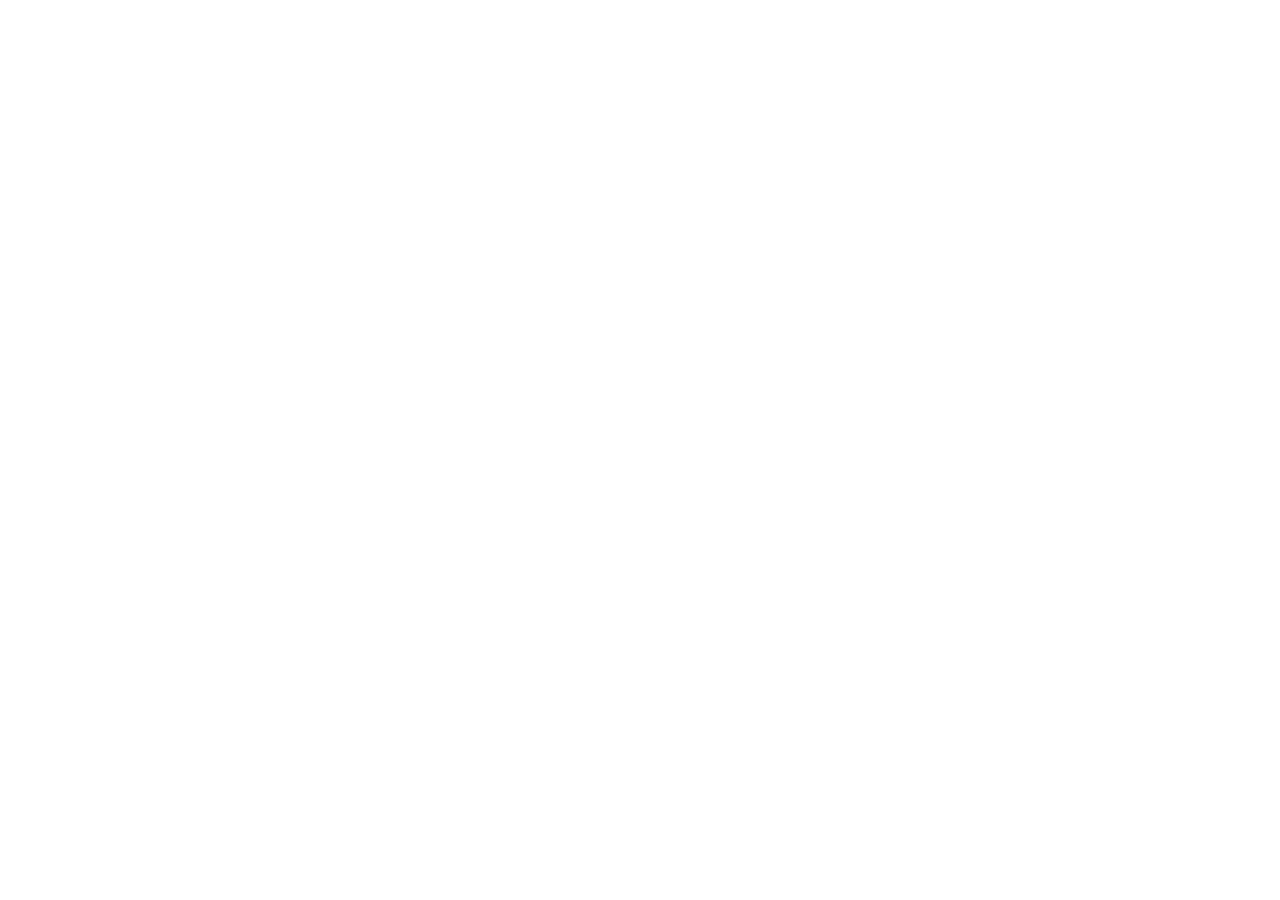
==== index.html @ d2917a01 "initial commit" ====
<!DOCTYPE html>
<html lang="en">
<head>
    <meta charset="UTF-8">
    <meta name="viewport" content="width=device-width, initial-scale=1.0">
    <title>Document </title>
</head>
<body>
    
</body>
</html>
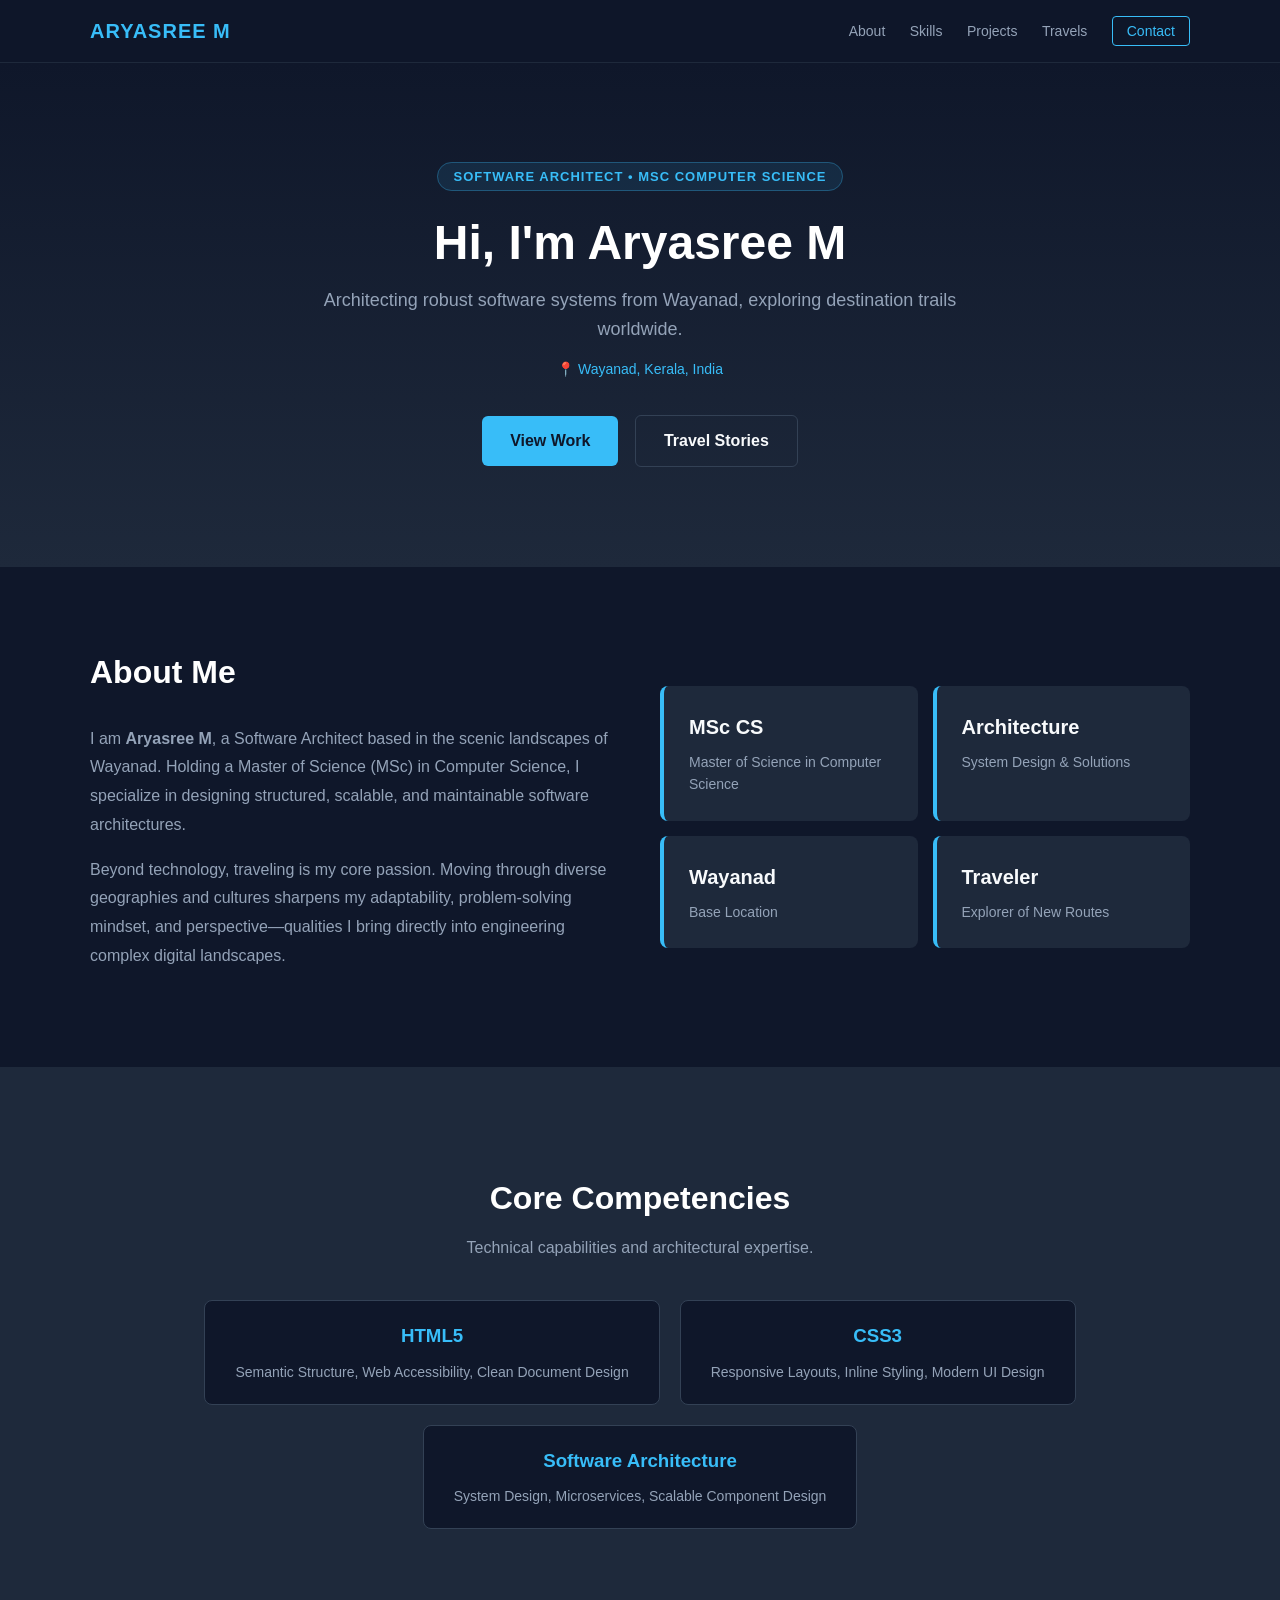
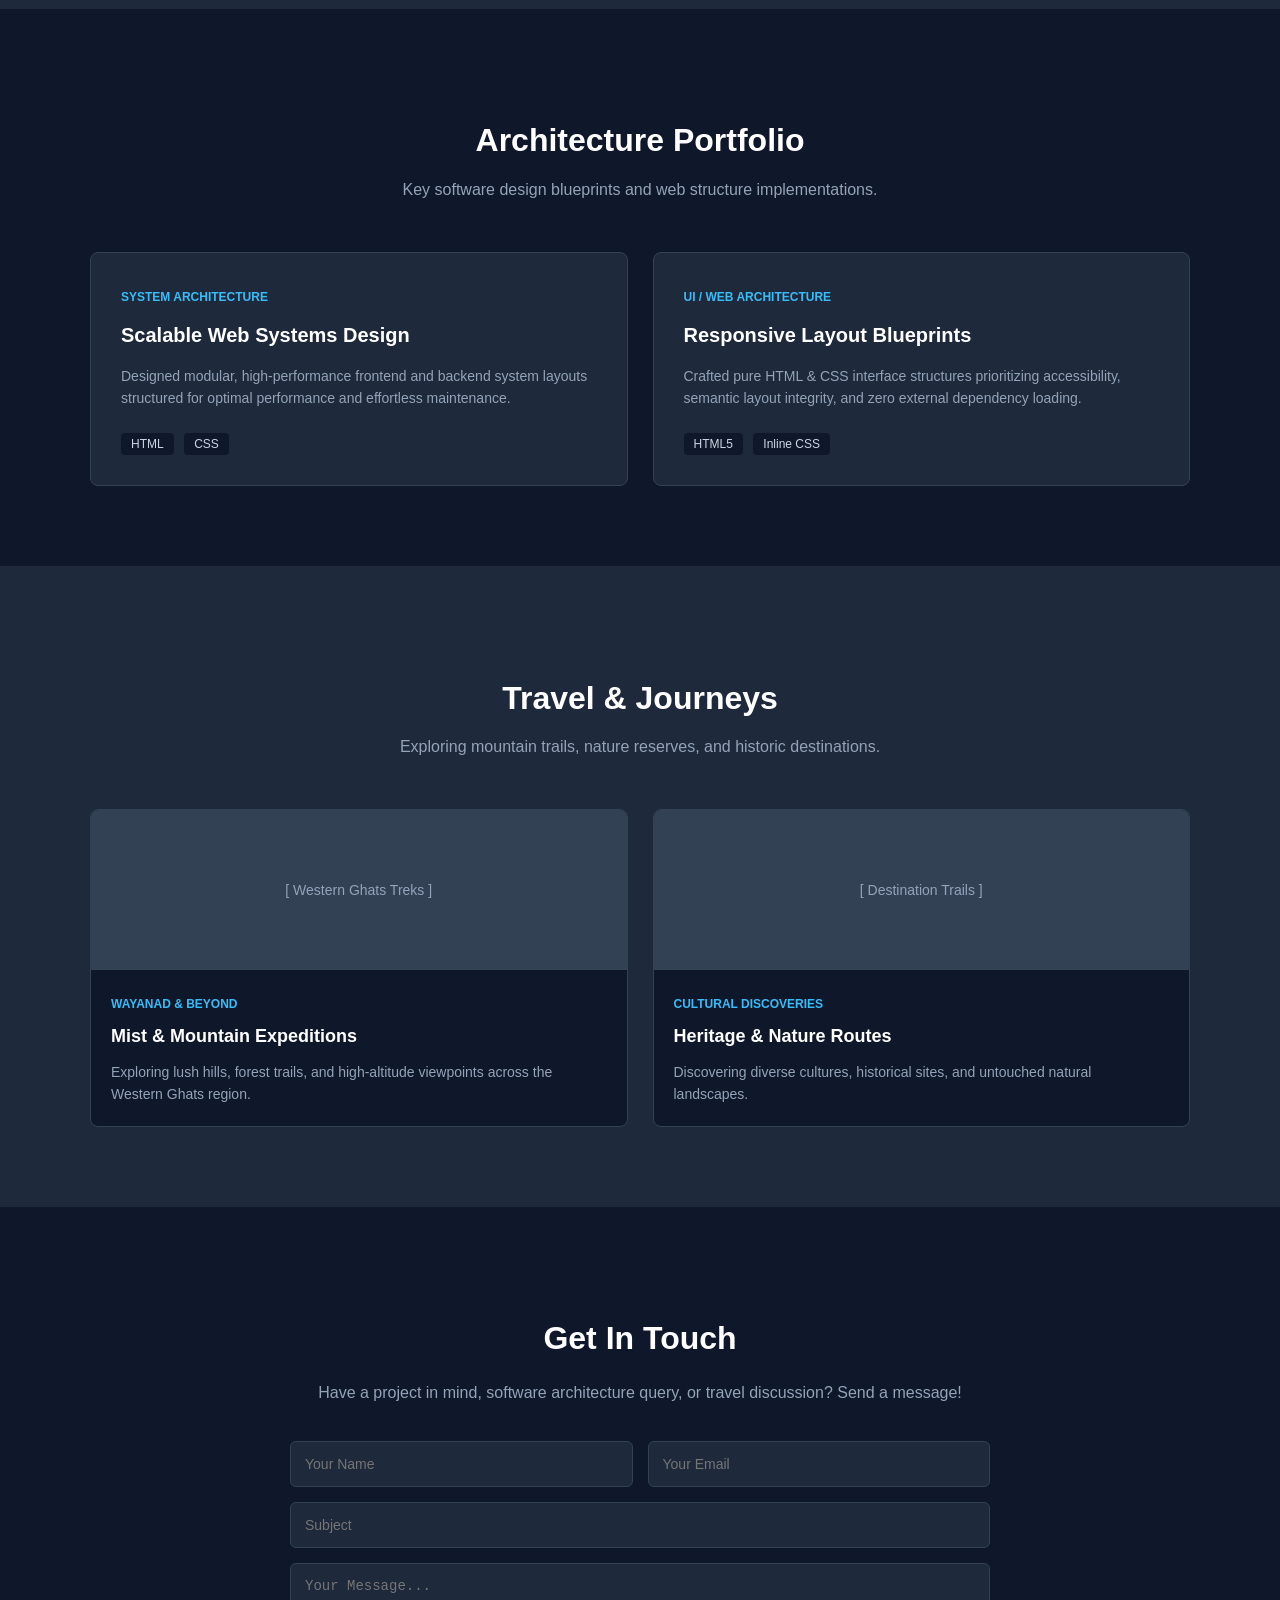
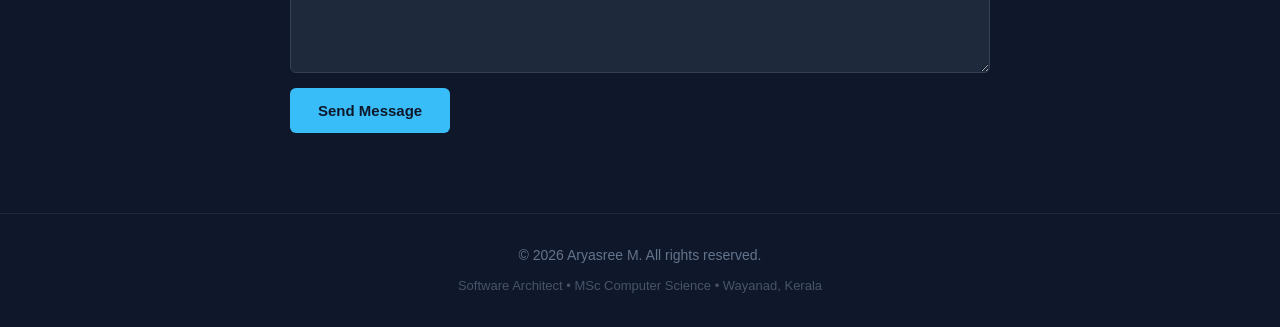
==== commit 0e7eb268: "third commit" ====
--- a/index.html
+++ b/index.html
@@ -1,11 +1,184 @@
 <!DOCTYPE html>
 <html lang="en">
 <head>
-    <meta charset="UTF-8">
-    <meta name="viewport" content="width=device-width, initial-scale=1.0">
-    <title>Document </title>
+  <meta charset="UTF-8">
+  <meta name="viewport" content="width=device-width, initial-scale=1.0">
+  <title>Aryasree M | Software Architect & Explorer</title>
 </head>
-<body>
-    
+<body style="margin: 0; padding: 0; font-family: 'Segoe UI', Tahoma, Geneva, Verdana, sans-serif; background-color: #0f172a; color: #f8fafc; line-height: 1.6;">
+
+  <!-- Navigation Header -->
+  <header style="position: sticky; top: 0; background-color: rgba(15, 23, 42, 0.95); backdrop-filter: blur(8px); border-bottom: 1px solid #1e293b; z-index: 1000; padding: 15px 0;">
+    <div style="max-width: 1100px; margin: 0 auto; display: flex; justify-content: space-between; align-items: center; padding: 0 20px;">
+      <a href="#hero" style="font-size: 20px; font-weight: bold; color: #38bdf8; text-decoration: none; letter-spacing: 1px;">ARYASREE M</a>
+      <nav>
+        <a href="#about" style="color: #94a3b8; text-decoration: none; margin-left: 20px; font-size: 14px; font-weight: 500;">About</a>
+        <a href="#skills" style="color: #94a3b8; text-decoration: none; margin-left: 20px; font-size: 14px; font-weight: 500;">Skills</a>
+        <a href="#architecture" style="color: #94a3b8; text-decoration: none; margin-left: 20px; font-size: 14px; font-weight: 500;">Projects</a>
+        <a href="#travels" style="color: #94a3b8; text-decoration: none; margin-left: 20px; font-size: 14px; font-weight: 500;">Travels</a>
+        <a href="#contact" style="color: #38bdf8; text-decoration: none; margin-left: 20px; font-size: 14px; font-weight: 500; border: 1px solid #38bdf8; padding: 6px 14px; border-radius: 4px;">Contact</a>
+      </nav>
+    </div>
+  </header>
+
+  <!-- Hero Section -->
+  <section id="hero" style="padding: 100px 20px; text-align: center; background: linear-gradient(180deg, #0f172a 0%, #1e293b 100%);">
+    <div style="max-width: 800px; margin: 0 auto;">
+      <span style="background-color: rgba(56, 189, 248, 0.1); color: #38bdf8; border: 1px solid rgba(56, 189, 248, 0.3); padding: 6px 16px; border-radius: 20px; font-size: 13px; font-weight: 600; text-transform: uppercase; letter-spacing: 1px;">Software Architect • MSc Computer Science</span>
+      <h1 style="font-size: 48px; margin: 25px 0 15px 0; color: #ffffff; font-weight: 800; line-height: 1.2;">Hi, I'm Aryasree M</h1>
+      <p style="font-size: 18px; color: #94a3b8; max-width: 650px; margin: 0 auto 10px auto;">Architecting robust software systems from Wayanad, exploring destination trails worldwide.</p>
+      <p style="font-size: 14px; color: #38bdf8; margin-bottom: 35px;">📍 Wayanad, Kerala, India</p>
+      <div>
+        <a href="#architecture" style="background-color: #38bdf8; color: #0f172a; text-decoration: none; padding: 12px 28px; border-radius: 6px; font-weight: 600; display: inline-block; margin-right: 12px;">View Work</a>
+        <a href="#travels" style="background-color: transparent; color: #f8fafc; text-decoration: none; padding: 12px 28px; border-radius: 6px; font-weight: 600; display: inline-block; border: 1px solid #334155;">Travel Stories</a>
+      </div>
+    </div>
+  </section>
+
+  <!-- About Section -->
+  <section id="about" style="padding: 80px 20px; max-width: 1100px; margin: 0 auto;">
+    <div style="display: flex; flex-wrap: wrap; gap: 40px; align-items: center;">
+      <div style="flex: 1; min-width: 300px;">
+        <h2 style="font-size: 32px; color: #ffffff; margin-top: 0;">About Me</h2>
+        <p style="color: #94a3b8; font-size: 16px; line-height: 1.8;">
+          I am <strong>Aryasree M</strong>, a Software Architect based in the scenic landscapes of Wayanad. Holding a Master of Science (MSc) in Computer Science, I specialize in designing structured, scalable, and maintainable software architectures.
+        </p>
+        <p style="color: #94a3b8; font-size: 16px; line-height: 1.8;">
+          Beyond technology, traveling is my core passion. Moving through diverse geographies and cultures sharpens my adaptability, problem-solving mindset, and perspective—qualities I bring directly into engineering complex digital landscapes.
+        </p>
+      </div>
+      <div style="flex: 1; min-width: 300px; display: grid; grid-template-columns: 1fr 1fr; gap: 15px;">
+        <div style="background-color: #1e293b; padding: 25px; border-radius: 8px; border-left: 4px solid #38bdf8;">
+          <h3 style="margin: 0 0 8px 0; color: #f8fafc; font-size: 20px;">MSc CS</h3>
+          <p style="margin: 0; color: #94a3b8; font-size: 14px;">Master of Science in Computer Science</p>
+        </div>
+        <div style="background-color: #1e293b; padding: 25px; border-radius: 8px; border-left: 4px solid #38bdf8;">
+          <h3 style="margin: 0 0 8px 0; color: #f8fafc; font-size: 20px;">Architecture</h3>
+          <p style="margin: 0; color: #94a3b8; font-size: 14px;">System Design & Solutions</p>
+        </div>
+        <div style="background-color: #1e293b; padding: 25px; border-radius: 8px; border-left: 4px solid #38bdf8;">
+          <h3 style="margin: 0 0 8px 0; color: #f8fafc; font-size: 20px;">Wayanad</h3>
+          <p style="margin: 0; color: #94a3b8; font-size: 14px;">Base Location</p>
+        </div>
+        <div style="background-color: #1e293b; padding: 25px; border-radius: 8px; border-left: 4px solid #38bdf8;">
+          <h3 style="margin: 0 0 8px 0; color: #f8fafc; font-size: 20px;">Traveler</h3>
+          <p style="margin: 0; color: #94a3b8; font-size: 14px;">Explorer of New Routes</p>
+        </div>
+      </div>
+    </div>
+  </section>
+
+  <!-- Skills Section -->
+  <section id="skills" style="background-color: #1e293b; padding: 80px 20px;">
+    <div style="max-width: 1100px; margin: 0 auto;">
+      <div style="text-align: center; margin-bottom: 40px;">
+        <h2 style="font-size: 32px; color: #ffffff; margin-bottom: 10px;">Core Competencies</h2>
+        <p style="color: #94a3b8; max-width: 600px; margin: 0 auto;">Technical capabilities and architectural expertise.</p>
+      </div>
+      <div style="display: flex; justify-content: center; flex-wrap: wrap; gap: 20px;">
+        <div style="background-color: #0f172a; padding: 20px 30px; border-radius: 8px; border: 1px solid #334155; min-width: 200px; text-align: center;">
+          <h3 style="color: #38bdf8; margin: 0 0 10px 0;">HTML5</h3>
+          <p style="color: #94a3b8; font-size: 14px; margin: 0;">Semantic Structure, Web Accessibility, Clean Document Design</p>
+        </div>
+        <div style="background-color: #0f172a; padding: 20px 30px; border-radius: 8px; border: 1px solid #334155; min-width: 200px; text-align: center;">
+          <h3 style="color: #38bdf8; margin: 0 0 10px 0;">CSS3</h3>
+          <p style="color: #94a3b8; font-size: 14px; margin: 0;">Responsive Layouts, Inline Styling, Modern UI Design</p>
+        </div>
+        <div style="background-color: #0f172a; padding: 20px 30px; border-radius: 8px; border: 1px solid #334155; min-width: 200px; text-align: center;">
+          <h3 style="color: #38bdf8; margin: 0 0 10px 0;">Software Architecture</h3>
+          <p style="color: #94a3b8; font-size: 14px; margin: 0;">System Design, Microservices, Scalable Component Design</p>
+        </div>
+      </div>
+    </div>
+  </section>
+
+  <!-- Software Architecture Projects Section -->
+  <section id="architecture" style="padding: 80px 20px; max-width: 1100px; margin: 0 auto;">
+    <div style="text-align: center; margin-bottom: 50px;">
+      <h2 style="font-size: 32px; color: #ffffff; margin-bottom: 10px;">Architecture Portfolio</h2>
+      <p style="color: #94a3b8; max-width: 600px; margin: 0 auto;">Key software design blueprints and web structure implementations.</p>
+    </div>
+
+    <div style="display: grid; grid-template-columns: repeat(auto-fit, minmax(320px, 1fr)); gap: 25px;">
+      <div style="background-color: #1e293b; border-radius: 8px; padding: 30px; border: 1px solid #334155;">
+        <span style="font-size: 12px; font-weight: 700; color: #38bdf8; text-transform: uppercase;">System Architecture</span>
+        <h3 style="font-size: 20px; color: #ffffff; margin: 10px 0;">Scalable Web Systems Design</h3>
+        <p style="color: #94a3b8; font-size: 14px;">Designed modular, high-performance frontend and backend system layouts structured for optimal performance and effortless maintenance.</p>
+        <div style="margin-top: 20px;">
+          <span style="background-color: #0f172a; color: #cbd5e1; font-size: 12px; padding: 4px 10px; border-radius: 4px; margin-right: 6px;">HTML</span>
+          <span style="background-color: #0f172a; color: #cbd5e1; font-size: 12px; padding: 4px 10px; border-radius: 4px;">CSS</span>
+        </div>
+      </div>
+
+      <div style="background-color: #1e293b; border-radius: 8px; padding: 30px; border: 1px solid #334155;">
+        <span style="font-size: 12px; font-weight: 700; color: #38bdf8; text-transform: uppercase;">UI / Web Architecture</span>
+        <h3 style="font-size: 20px; color: #ffffff; margin: 10px 0;">Responsive Layout Blueprints</h3>
+        <p style="color: #94a3b8; font-size: 14px;">Crafted pure HTML & CSS interface structures prioritizing accessibility, semantic layout integrity, and zero external dependency loading.</p>
+        <div style="margin-top: 20px;">
+          <span style="background-color: #0f172a; color: #cbd5e1; font-size: 12px; padding: 4px 10px; border-radius: 4px; margin-right: 6px;">HTML5</span>
+          <span style="background-color: #0f172a; color: #cbd5e1; font-size: 12px; padding: 4px 10px; border-radius: 4px;">Inline CSS</span>
+        </div>
+      </div>
+    </div>
+  </section>
+
+  <!-- Travel & Hobby Section -->
+  <section id="travels" style="background-color: #1e293b; padding: 80px 20px;">
+    <div style="max-width: 1100px; margin: 0 auto;">
+      <div style="text-align: center; margin-bottom: 50px;">
+        <h2 style="font-size: 32px; color: #ffffff; margin-bottom: 10px;">Travel & Journeys</h2>
+        <p style="color: #94a3b8; max-width: 600px; margin: 0 auto;">Exploring mountain trails, nature reserves, and historic destinations.</p>
+      </div>
+
+      <div style="display: grid; grid-template-columns: repeat(auto-fit, minmax(300px, 1fr)); gap: 25px;">
+        <div style="background-color: #0f172a; border-radius: 8px; overflow: hidden; border: 1px solid #334155;">
+          <div style="background-color: #334155; height: 160px; display: flex; align-items: center; justify-content: center; color: #94a3b8; font-size: 14px;">
+            [ Western Ghats Treks ]
+          </div>
+          <div style="padding: 20px;">
+            <span style="color: #38bdf8; font-size: 12px; font-weight: 600;">WAYANAD & BEYOND</span>
+            <h3 style="color: #ffffff; margin: 6px 0 10px 0; font-size: 18px;">Mist & Mountain Expeditions</h3>
+            <p style="color: #94a3b8; font-size: 14px; margin: 0;">Exploring lush hills, forest trails, and high-altitude viewpoints across the Western Ghats region.</p>
+          </div>
+        </div>
+
+        <div style="background-color: #0f172a; border-radius: 8px; overflow: hidden; border: 1px solid #334155;">
+          <div style="background-color: #334155; height: 160px; display: flex; align-items: center; justify-content: center; color: #94a3b8; font-size: 14px;">
+            [ Destination Trails ]
+          </div>
+          <div style="padding: 20px;">
+            <span style="color: #38bdf8; font-size: 12px; font-weight: 600;">CULTURAL DISCOVERIES</span>
+            <h3 style="color: #ffffff; margin: 6px 0 10px 0; font-size: 18px;">Heritage & Nature Routes</h3>
+            <p style="color: #94a3b8; font-size: 14px; margin: 0;">Discovering diverse cultures, historical sites, and untouched natural landscapes.</p>
+          </div>
+        </div>
+      </div>
+    </div>
+  </section>
+
+  <!-- Contact Section -->
+  <section id="contact" style="padding: 80px 20px; max-width: 700px; margin: 0 auto; text-align: center;">
+    <h2 style="font-size: 32px; color: #ffffff; margin-bottom: 15px;">Get In Touch</h2>
+    <p style="color: #94a3b8; margin-bottom: 35px;">Have a project in mind, software architecture query, or travel discussion? Send a message!</p>
+
+    <form style="display: flex; flex-direction: column; gap: 15px; text-align: left;" action="#" method="post" onsubmit="return false;">
+      <div style="display: flex; gap: 15px;">
+        <input type="text" placeholder="Your Name" style="flex: 1; padding: 14px; background-color: #1e293b; border: 1px solid #334155; border-radius: 6px; color: #ffffff; font-size: 14px; outline: none;">
+        <input type="email" placeholder="Your Email" style="flex: 1; padding: 14px; background-color: #1e293b; border: 1px solid #334155; border-radius: 6px; color: #ffffff; font-size: 14px; outline: none;">
+      </div>
+      <input type="text" placeholder="Subject" style="width: 100%; padding: 14px; background-color: #1e293b; border: 1px solid #334155; border-radius: 6px; color: #ffffff; font-size: 14px; outline: none; box-sizing: border-box;">
+      <textarea rows="5" placeholder="Your Message..." style="width: 100%; padding: 14px; background-color: #1e293b; border: 1px solid #334155; border-radius: 6px; color: #ffffff; font-size: 14px; outline: none; box-sizing: border-box; resize: vertical;"></textarea>
+      <button type="submit" style="background-color: #38bdf8; color: #0f172a; border: none; padding: 14px 28px; font-weight: 700; border-radius: 6px; cursor: pointer; font-size: 15px; align-self: flex-start;">Send Message</button>
+    </form>
+  </section>
+
+  <!-- Footer -->
+  <footer style="padding: 30px 20px; text-align: center; border-top: 1px solid #1e293b; color: #64748b; font-size: 14px; background-color: #0f172a;">
+    <div style="max-width: 1100px; margin: 0 auto;">
+      <p style="margin: 0 0 10px 0;">&copy; 2026 Aryasree M. All rights reserved.</p>
+      <p style="margin: 0; color: #475569; font-size: 13px;">Software Architect • MSc Computer Science • Wayanad, Kerala</p>
+    </div>
+  </footer>
+
 </body>
 </html>
